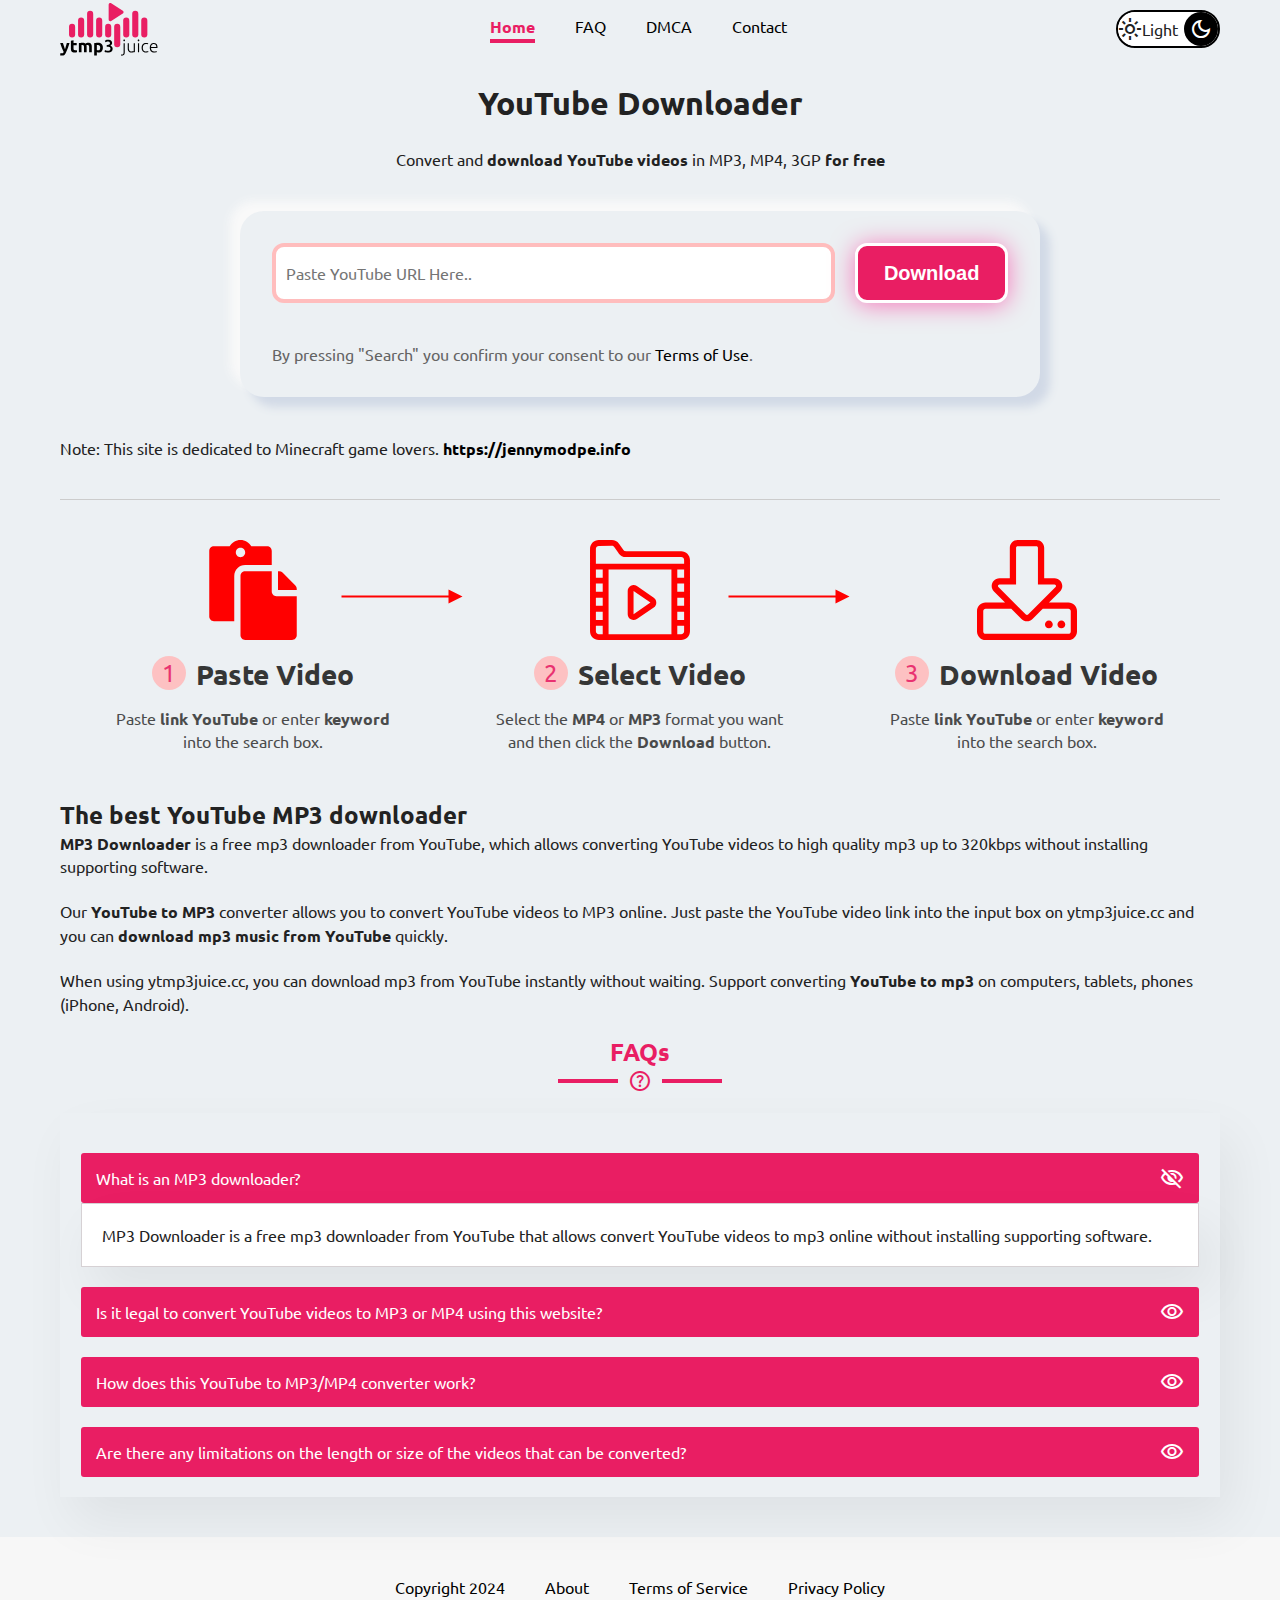
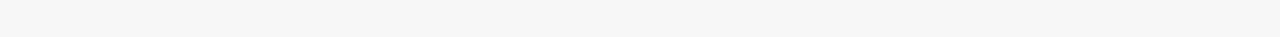
==== index.html @ e8347525 "Update index.html" ====
<!doctype html>
<html class="no-js" lang="">

<head>
  <script async src="https://pagead2.googlesyndication.com/pagead/js/adsbygoogle.js?client=ca-pub-1669336124560980"
     crossorigin="anonymous"></script>
  <!-- Google tag (gtag.js) -->
  <script async src="https://www.googletagmanager.com/gtag/js?id=G-HN6L0SSZT9"></script>
  <script>
    window.dataLayer = window.dataLayer || [];
    function gtag() { dataLayer.push(arguments); }
    gtag('js', new Date());

    gtag('config', 'G-HN6L0SSZT9');
  </script>
  <meta charset="UTF-8">
  <meta name="viewport" content="width=device-width, initial-scale=1.0">
  <meta name="description"
    content="Free YouTube to MP3 Converter and Downloader. Convert and download YouTube videos to MP3 format.">
  <meta name="keywords"
    content="YouTube to MP3, YouTube converter, MP3 converter, free MP3 download, YouTube downloader">

  <link rel="sitemap" type="application/xml" title="Sitemap" href="https://ytmp3juice.cc/sitemap.xml">

  <!-- Favicon -->
  <link rel="icon" href="/favicon.ico" type="image/x-icon">

  <!-- Open Graph Meta Tags -->
  <meta property="og:title" content="YTMP3Juice - Free YouTube to MP3 Converter">
  <meta property="og:description"
    content="Free YouTube to MP3 Converter and Downloader. Convert and download YouTube videos to MP3 format.">
  <meta property="og:image" content="link to your website's main image">
  <meta property="og:url" content="https://ytmp3juice.cc/">
  <meta property="og:type" content="website">

  <!-- Twitter Meta Tags -->
  <meta name="twitter:card" content="summary_large_image">
  <meta name="twitter:site" content="@yourtwitterhandle">
  <meta name="twitter:title" content="YTMP3Juice - Free YouTube to MP3 Converter">
  <meta name="twitter:description"
    content="Free YouTube to MP3 Converter and Downloader. Convert and download YouTube videos to MP3 format.">
  <meta name="twitter:image" content="link to your website's main image">

  <!-- Title Tag -->
  <title>YTMP3Juice - Free YouTube to MP3 Converter</title>

  <link rel="manifest" href="/site.webmanifest">
  <link rel="apple-touch-icon" href="/icon.png">
  <!-- Place favicon.ico in the root directory -->

  <link rel="stylesheet"
    href="https://fonts.googleapis.com/css2?family=Material+Symbols+Outlined:opsz,wght,FILL,GRAD@20..48,100..700,0..1,-50..200" />
  <link rel="stylesheet" href="/css/normalize.css">
  <link rel="stylesheet" href="/css/main.css">
  <link rel="stylesheet" href="/css/index.css">

  <meta name="theme-color" content="#fafafa">
</head>

<body>
  <div class="preloader-container">
    <div class="preloader absolute-center">
      <div class="play-button"></div>
      <div class="bars-container">
        <div class="bar"></div>
        <div class="bar"></div>
        <div class="bar"></div>
        <div class="bar"></div>
        <div class="bar"></div>
        <div class="bar"></div>
        <div class="bar"></div>
        <div class="bar"></div>
        <div class="bar"></div>
      </div>
      <div class="text">
        <span><b>ytmp3 </b></span><span> juice</span>
      </div>
    </div>
  </div>

  <header>
    <div class="content-container flex-between flex-align">
      <a href="/" class="logo flex-center">
        <img id="logo" src="/img/ytmp3juice-logo.svg" alt="ytmp3juice logo img">
      </a>
      <nav>
        <ul class="flex">
          <li><a class="active" href="/">Home</a></li>
          <li><a href="/pages/faqs.html">FAQ</a></li>
          <li><a href="/pages/DMCA.html">DMCA</a></li>
          <li><a href="/pages/contact.html">Contact</a></li>
        </ul>
      </nav>
      <div id="toggleModButton" class="mode toggle flex" onclick="toggleDarkMode(this)">
        <input type="checkbox" name="dark-mode" id="dark-mode">
        <div class="light flex-align">
          <div class="icon flex-center">
            <span class="material-symbols-outlined">
              light_mode
            </span>
          </div>
          <span class="label">Light</span>
        </div>
        <div class="dark flex-align">
          <div class="icon flex-center">
            <span class="material-symbols-outlined">
              dark_mode
            </span>
          </div>
          <span class="label">Dark</span>
        </div>
      </div>
      <!-- <div class="languages flex">
        <span>English</span>
        <div class="icon">
          <span class="material-symbols-outlined">
            expand_more
          </span>
        </div>
      </div> -->
    </div>

  </header>

  <main>
    <div class="content-container">
      <h1 class="title">YouTube Downloader</h1>
      <p class="sub-title">Convert and <b>download YouTube videos</b> in MP3, MP4, 3GP <b>for free</b></p>

      <div class="search-container">
        <form class="flex" onsubmit="generateIframe(event)">
          <input id="YouTubeUrlInput" type="text" placeholder="Paste YouTube URL Here.." required>
          <button class="bubbly-button" type="submit">Download</button>
        </form>
        <p>By pressing "Search" you confirm your consent to our <a href="/pages/terms.html">Terms of Use</a>.</p>
      </div>

      <div id="iframeContainer"></div>

      <p>Note: This site is dedicated to Minecraft game lovers. <a href="https://jennymodpe.info"><b>https://jennymodpe.info</b></a></p>
      
      <br>
      <hr>
      <br>

      <section class="guide flex" id="why-section">
        <div class="step-card">
          <div class="icon">
            <img src="/img/paste2.svg" alt="past icon">
          </div>
          <div class="title flex-center">
            <div class="count flex-center">1</div>
            <h3>Paste Video</h3>
          </div>
          <p class="description">
            Paste <b>link YouTube</b> or enter <b>keyword</b> into the search box.
          </p>
          <div class="next-arrow">
            <img src="/img/line-with-arrow.svg" alt="">
          </div>
        </div>
        <div class="step-card">
          <div class="icon">
            <img src="/img/video.svg" alt="past icon">
          </div>
          <div class="title flex-center">
            <div class="count flex-center">2</div>
            <h3>Select Video</h3>
          </div>
          <p class="description">
            Select the <b>MP4</b> or <b>MP3</b> format you want and then click the <b>Download</b> button.
          </p>
          <div class="next-arrow">
            <img src="/img/line-with-arrow.svg" alt="">
          </div>
        </div>
        <div class="step-card">
          <div class="icon">
            <img src="/img/download.svg" alt="past icon">
          </div>
          <div class="title flex-center">
            <div class="count flex-center">3</div>
            <h3>Download Video</h3>
          </div>
          <p class="description">
            Paste <b>link YouTube</b> or enter <b>keyword</b> into the search box.
          </p>
        </div>
      </section>

      <br>
      <br>

      <section class="why-us">
        <h2>The best YouTube MP3 downloader</h2>
        <p>
          <b>MP3 Downloader</b> is a free mp3 downloader from YouTube, which allows converting YouTube videos to high
          quality mp3
          up to 320kbps without installing supporting software.
        </p><br>
        <p>Our <b>YouTube to MP3</b> converter allows you to convert YouTube videos to MP3 online. Just paste the
          YouTube video
          link into the input box on ytmp3juice.cc and you can <b>download mp3 music from YouTube</b> quickly.
        </p><br>
        When using ytmp3juice.cc, you can download mp3 from YouTube instantly without waiting. Support converting
        <b>YouTube
          to mp3</b> on computers, tablets, phones (iPhone, Android).
      </section>

      <section class="section-faq">
        <div class="section-container">
          <div class="label">
            <h2>FAQs</h2>
            <div class="ln">
              <span class="material-symbols-outlined">
                <!-- fiber_manual_record -->
                help
              </span>
            </div>
          </div>
          <div class="box">
            <div class="form">
              <div class="faq-list">
                <div class="faq">
                  <div class="faq-question">
                    <a href="#!">
                      <span>What is an MP3 downloader?</span>
                      <span class="material-symbols-outlined">
                        visibility_off
                      </span>
                    </a>
                  </div>
                  <div class="collapsible">
                    <p>
                      MP3 Downloader is a free mp3 downloader from YouTube that allows convert YouTube videos to mp3
                      online without installing supporting software.
                    </p>
                  </div>
                </div>
                <div class="faq">
                  <div class="faq-question">
                    <a href="#!">
                      <span>Is it legal to convert YouTube videos to MP3 or MP4 using this website?</span>
                      <span class="material-symbols-outlined">
                        visibility
                      </span>
                    </a>
                  </div>
                  <div id="faq2" class="collapsible hidden">
                    <p>
                      Our website operates within the bounds of copyright laws, and it is the user's responsibility to
                      ensure that they have the right to convert and download the content.
                    </p>
                  </div>
                </div>
                <div class="faq">
                  <div class="faq-question">
                    <a href="#!">
                      <span>How does this YouTube to MP3/MP4 converter work?</span>
                      <span class="material-symbols-outlined">
                        visibility
                      </span>
                    </a>
                  </div>
                  <div id="faq2" class="collapsible hidden">
                    <p>
                      Our converter extracts the audio or video stream from the YouTube link provided by the user and
                      converts it into the desired MP3 or MP4 format.
                    </p>
                  </div>
                </div>
                <div class="faq">
                  <div class="faq-question">
                    <a href="#!">
                      <span>Are there any limitations on the length or size of the videos that can be converted?</span>
                      <span class="material-symbols-outlined">
                        visibility
                      </span>
                    </a>
                  </div>
                  <div id="faq2" class="collapsible hidden">
                    <p>
                      Currently, there are no restrictions on the length or size of the videos that can be converted.
                      Users can convert videos of any duration.
                    </p>
                  </div>
                </div>
              </div>
            </div>
          </div>
        </div>
      </section>
    </div>


  </main>

  <footer>
    <div class="content-container flex-center">
      <ul class="flex">
        <li><a href="#">Copyright 2024</a></li>
        <li><a href="/pages/about.html">About</a></li>
        <li><a href="/pages/terms.html">Terms of Service</a></li>
        <li><a href="/pages/policy.html">Privacy Policy</a></li>
      </ul>
    </div>
  </footer>


  <script>
    // Function to check if dark mode is supported
    function isDarkModeSupported() {
      // Use the matchMedia method to check if dark mode is supported
      return window.matchMedia('(prefers-color-scheme: dark)').matches;
    }

    // Function to initialize local storage based on user system
    function initializeLocalStorage() {

      // Check if dark mode is supported and not set in local storage
      if (isDarkModeSupported() && localStorage.getItem('isDark') === null) {
        // Set the initial value in local storage
        localStorage.setItem('isDark', 'enabled');
      }
    }

    // Call the initialization function
    initializeLocalStorage();
  </script>

  <script src="/js/vendor/modernizr-3.11.2.min.js"></script>
  <script src="/js/plugins.js"></script>
  <script src="/js/main.js"></script>
</body>

</html>
---- css/main.css ----
/*! HTML5 Boilerplate v8.0.0 | MIT License | https://html5boilerplate.com/ */

/* main.css 2.1.0 | MIT License | https://github.com/h5bp/main.css#readme */
/*
 * What follows is the result of much research on cross-browser styling.
 * Credit left inline and big thanks to Nicolas Gallagher, Jonathan Neal,
 * Kroc Camen, and the H5BP dev community and team.
 */

/* ==========================================================================
   Base styles: opinionated defaults
   ========================================================================== */

html {
  color: #222;
  font-size: 1em;
  line-height: 1.4;
}

/*
 * Remove text-shadow in selection highlight:
 * https://twitter.com/miketaylr/status/12228805301
 *
 * Vendor-prefixed and regular ::selection selectors cannot be combined:
 * https://stackoverflow.com/a/16982510/7133471
 *
 * Customize the background color to match your design.
 */

::-moz-selection {
  background: #b3d4fc;
  text-shadow: none;
}

::selection {
  background: #b3d4fc;
  text-shadow: none;
}

/*
 * A better looking default horizontal rule
 */

hr {
  display: block;
  height: 1px;
  border: 0;
  border-top: 1px solid #ccc;
  margin: 1em 0;
  padding: 0;
}

/*
 * Remove the gap between audio, canvas, iframes,
 * images, videos and the bottom of their containers:
 * https://github.com/h5bp/html5-boilerplate/issues/440
 */

audio,
canvas,
iframe,
img,
svg,
video {
  vertical-align: middle;
}

/*
 * Remove default fieldset styles.
 */

fieldset {
  border: 0;
  margin: 0;
  padding: 0;
}

/*
 * Allow only vertical resizing of textareas.
 */

textarea {
  resize: vertical;
}

/* ==========================================================================
   Author's custom styles
   ========================================================================== */

/* ==========================================================================
   Helper classes
   ========================================================================== */

/*
 * Hide visually and from screen readers
 */

.hidden,
[hidden] {
  display: none !important;
}

/*
 * Hide only visually, but have it available for screen readers:
 * https://snook.ca/archives/html_and_css/hiding-content-for-accessibility
 *
 * 1. For long content, line feeds are not interpreted as spaces and small width
 *    causes content to wrap 1 word per line:
 *    https://medium.com/@jessebeach/beware-smushed-off-screen-accessible-text-5952a4c2cbfe
 */

.sr-only {
  border: 0;
  clip: rect(0, 0, 0, 0);
  height: 1px;
  margin: -1px;
  overflow: hidden;
  padding: 0;
  position: absolute;
  white-space: nowrap;
  width: 1px;
  /* 1 */
}

/*
 * Extends the .sr-only class to allow the element
 * to be focusable when navigated to via the keyboard:
 * https://www.drupal.org/node/897638
 */

.sr-only.focusable:active,
.sr-only.focusable:focus {
  clip: auto;
  height: auto;
  margin: 0;
  overflow: visible;
  position: static;
  white-space: inherit;
  width: auto;
}

/*
 * Hide visually and from screen readers, but maintain layout
 */

.invisible {
  visibility: hidden;
}

/*
 * Clearfix: contain floats
 *
 * For modern browsers
 * 1. The space content is one way to avoid an Opera bug when the
 *    `contenteditable` attribute is included anywhere else in the document.
 *    Otherwise it causes space to appear at the top and bottom of elements
 *    that receive the `clearfix` class.
 * 2. The use of `table` rather than `block` is only necessary if using
 *    `:before` to contain the top-margins of child elements.
 */

.clearfix::before,
.clearfix::after {
  content: " ";
  display: table;
}

.clearfix::after {
  clear: both;
}

/* ==========================================================================
   EXAMPLE Media Queries for Responsive Design.
   These examples override the primary ('mobile first') styles.
   Modify as content requires.
   ========================================================================== */

@media only screen and (min-width: 35em) {
  /* Style adjustments for viewports that meet the condition */
}

@media print,
  (-webkit-min-device-pixel-ratio: 1.25),
  (min-resolution: 1.25dppx),
  (min-resolution: 120dpi) {
  /* Style adjustments for high resolution devices */
}

/* ==========================================================================
   Print styles.
   Inlined to avoid the additional HTTP request:
   https://www.phpied.com/delay-loading-your-print-css/
   ========================================================================== */

@media print {
  *,
  *::before,
  *::after {
    background: #fff !important;
    color: #000 !important;
    /* Black prints faster */
    box-shadow: none !important;
    text-shadow: none !important;
  }

  a,
  a:visited {
    text-decoration: underline;
  }

  a[href]::after {
    content: " (" attr(href) ")";
  }

  abbr[title]::after {
    content: " (" attr(title) ")";
  }

  /*
   * Don't show links that are fragment identifiers,
   * or use the `javascript:` pseudo protocol
   */
  a[href^="#"]::after,
  a[href^="javascript:"]::after {
    content: "";
  }

  pre {
    white-space: pre-wrap !important;
  }

  pre,
  blockquote {
    border: 1px solid #999;
    page-break-inside: avoid;
  }

  /*
   * Printing Tables:
   * https://web.archive.org/web/20180815150934/http://css-discuss.incutio.com/wiki/Printing_Tables
   */
  thead {
    display: table-header-group;
  }

  tr,
  img {
    page-break-inside: avoid;
  }

  p,
  h2,
  h3 {
    orphans: 3;
    widows: 3;
  }

  h2,
  h3 {
    page-break-after: avoid;
  }
}
---- css/index.css ----
@import url("https://fonts.googleapis.com/css2?family=Ubuntu:wght@400;500;700&display=swap");
* {
  margin: 0;
  padding: 0;
  box-sizing: border-box;
  font-family: "Ubuntu", sans-serif;
}

.absolute-center {
  position: absolute;
  top: 50%;
  left: 50%;
  transform: translate(-50%, -50%);
}

.hidden {
  display: none;
}

.flex-center {
  display: flex;
  justify-content: center;
  align-items: center;
}

.flex-between {
  display: flex;
  justify-content: space-between;
}

.flex-align {
  display: flex;
  align-items: center;
}

.flex {
  display: flex;
}

a {
  text-decoration: none;
  color: #000;
  cursor: pointer;
}

button:hover {
  cursor: pointer;
}

button,
input {
  outline: none;
  border: none;
  border-radius: 4px;
}

body::-webkit-scrollbar,
.scroll::-webkit-scrollbar {
  width: 10px;
  background: #000;
}
body::-webkit-scrollbar-track,
.scroll::-webkit-scrollbar-track {
  -webkit-box-shadow: inset 0px 0px 6px rgba(0, 0, 0, 0.3);
}
body::-webkit-scrollbar-thumb,
.scroll::-webkit-scrollbar-thumb {
  background-color: #e91e63;
}

.section-faq {
  margin-bottom: 40px;
}
.section-faq .label {
  display: flex;
  flex-direction: column;
  justify-content: center;
  align-items: center;
  margin: 20px 0;
}
.section-faq .label h2 {
  color: #e91e63;
}
.section-faq .label .ln {
  display: flex;
  align-items: center;
}
.section-faq .label .ln span {
  color: #e91e63;
  margin: 0 10px;
}
.section-faq .label .ln::before,
.section-faq .label .ln::after {
  content: "";
  display: block;
  width: 60px;
  height: 4px;
  background: #e91e63;
}

.faqsItem {
  display: flex;
  justify-content: space-between;
  align-items: center;
  width: 100%;
}
.faqsItem .icon-container {
  font-size: 24px;
}

.section-faq .box {
  position: relative;
  display: flex;
  justify-content: space-between;
}

.section-faq .box .form {
  width: 100%;
  padding: 20px 21px;
  box-shadow: 12px 24px 50px 0 rgba(0, 0, 0, 0.06);
}

.section-faq .faq-list .faq .faq-question {
  background-color: #e91e63;
  min-height: 50px;
  display: flex;
  align-items: center;
  justify-content: space-between;
  padding: 10px 15px;
  color: #fff;
  border-radius: 3px;
  cursor: pointer;
  margin-top: 20px;
}

.section-faq .faq-list .faq .faq-question a {
  color: white;
  width: 100%;
  display: flex;
  align-items: center;
  justify-content: space-between;
}

.section-faq .faq-list .faq .faq-question:hover {
  background-color: #e91e63;
}

.section-faq .collapsible {
  padding: 20px;
  border: 1px solid #d6d1d4;
  background-color: white;
  box-shadow: 12px 24px 50px 0 rgba(0, 0, 0, 0.06);
  transition: display 0.5s ease;
  -webkit-transition: display 0.5s ease;
  -moz-transition: display 0.5s ease;
  -o-transition: display 0.5s ease;
}

.section-faq .collapsible .hidden {
  display: none;
  -webkit-transition: display 0.5s ease;
  -moz-transition: display 0.5s ease;
  -o-transition: display 0.5s ease;
}

.bubbly-button {
  font-family: "Helvetica", "Arial", sans-serif;
  -webkit-appearance: none;
  -moz-appearance: none;
       appearance: none;
  background-color: #ff0081;
  color: #fff;
  border-radius: 4px;
  border: none;
  cursor: pointer;
  position: relative;
  transition: transform ease-in 0.1s, box-shadow ease-in 0.25s;
  box-shadow: 0 2px 25px rgba(255, 0, 130, 0.5);
}
.bubbly-button:focus {
  outline: 0;
}
.bubbly-button:active {
  transform: scale(0.9);
  background-color: #e60074;
  box-shadow: 0 2px 25px rgba(255, 0, 130, 0.2);
}

section.contact-container {
  display: flex;
  justify-content: center;
  align-items: center;
  min-height: 100vh;
  background: #e91e63;
}
section.contact-container .container {
  position: relative;
  min-width: 1100px;
  min-height: 550px;
  display: flex;
  z-index: 2;
}
section.contact-container .container .contactInfo {
  position: absolute;
  top: 40px;
  width: 350px;
  height: calc(100% - 80px);
  background: #e91e63;
  z-index: 1;
  padding: 40px;
  display: flex;
  justify-content: center;
  flex-direction: column;
  justify-content: space-between;
  box-shadow: 0 20px 25px rgba(0, 0, 0, 0.15);
}
section.contact-container .container .contactInfo h2 {
  color: #fff;
  font-size: 24px;
  font-weight: 500;
}
section.contact-container .container .contactInfo ul.info {
  position: relative;
  margin: 20px 0;
}
section.contact-container .container .contactInfo ul.info li {
  position: relative;
  list-style: none;
  display: flex;
  margin: 20px 0;
  cursor: pointer;
  align-items: flex-start;
}
section.contact-container .container .contactInfo ul.info li span:nth-child(1) {
  width: 30px;
  min-width: 30px;
}
section.contact-container .container .contactInfo ul.info li span:nth-child(1) img {
  max-width: 100%;
  filter: invert(1);
}
section.contact-container .container .contactInfo ul.info li span:nth-child(2) {
  color: #fff;
  margin-left: 10px;
  font-weight: 300;
}
section.contact-container .container .contactInfo ul.sci {
  position: relative;
  display: flex;
}
section.contact-container .container .contactInfo ul.sci li {
  list-style: none;
  margin-right: 15px;
}
section.contact-container .container .contactInfo ul.sci li a {
  text-decoration: none;
}
section.contact-container .container .contactInfo ul.sci li a img {
  filter: invert(1);
}
section.contact-container .container .contactForm {
  position: absolute;
  padding: 70px 50px;
  padding-left: 250px;
  margin-left: 150px;
  width: calc(100% - 150px);
  height: 100%;
  background: #fff;
  box-shadow: 0 50px 50px rgba(0, 0, 0, 0.25);
}
section.contact-container .container .contactForm h2 {
  color: #0f3959;
  font-size: 24px;
  font-weight: 500;
}
section.contact-container .container .contactForm .formBox {
  position: relative;
  display: flex;
  justify-content: space-between;
  flex-wrap: wrap;
  padding-top: 30px;
}
section.contact-container .container .contactForm .formBox .inputBox {
  position: relative;
  margin-bottom: 35px;
}
section.contact-container .container .contactForm .formBox .inputBox.w50 {
  width: 47%;
}
section.contact-container .container .contactForm .formBox .inputBox.w100 {
  width: 100%;
}
section.contact-container .container .contactForm .formBox .inputBox input,
section.contact-container .container .contactForm .formBox .inputBox textarea {
  width: 100%;
  resize: none;
  padding: 5px 0;
  font-size: 18px;
  font-weight: 300;
  color: #333;
  border: none;
  outline: none;
  border-bottom: 1px solid #777;
}
section.contact-container .container .contactForm .formBox .inputBox textarea {
  height: 120px;
}
section.contact-container .container .contactForm .formBox .inputBox span {
  position: absolute;
  left: 0;
  padding: 5px 0;
  pointer-events: none;
  font-size: 18px;
  font-weight: 300;
  transition: 0.3s;
}
section.contact-container .container .contactForm .formBox .inputBox input:focus ~ span,
section.contact-container .container .contactForm .formBox .inputBox input:valid ~ span,
section.contact-container .container .contactForm .formBox .inputBox textarea:focus ~ span,
section.contact-container .container .contactForm .formBox .inputBox textarea:valid ~ span {
  transform: translateY(-20px);
  font-size: 12px;
  font-weight: 400;
  letter-spacing: 1px;
  color: #e91e63;
  font-weight: 500;
}
section.contact-container .container .contactForm .formBox .inputBox input[type=submit] {
  position: relative;
  cursor: pointer;
  background: #e91e63;
  color: #fff;
  border: none;
  max-width: 150px;
  padding: 12px;
}
section.contact-container .container .contactForm .formBox .inputBox input[type=submit]:hover {
  background: #0d948b;
}

/*responsive*/
@media (max-width: 1200px) {
  section.contact-container .container {
    width: 90%;
    min-width: auto;
    margin: 20px;
    box-shadow: 0 20px 50px rgba(0, 0, 0, 0.2);
  }
  section.contact-container .container .contactInfo {
    top: 0;
    height: 550px;
    position: relative;
    box-shadow: none;
  }
  section.contact-container .container .contactForm {
    position: relative;
    width: calc(100% - 350px);
    padding-left: 0px;
    margin-left: 0;
    padding: 40px;
    height: 550px;
    box-shadow: none;
  }
}
@media (max-width: 991px) {
  section.contact-container .container {
    display: flex;
    flex-direction: column-reverse;
  }
  section.contact-container .container .contactForm {
    width: 100%;
    height: auto;
  }
  section.contact-container .container .contactInfo {
    width: 100%;
    height: auto;
    flex-direction: row;
  }
  section.contact-container .container .contactInfo ul.sci {
    position: relative;
    display: flex;
    justify-content: center;
    align-items: center;
  }
}
@media (max-width: 600px) {
  section.contact-container .container .contactForm {
    padding: 25px;
  }
  section.contact-container .container .contactInfo {
    padding: 25px;
    flex-direction: column;
    align-items: flex-start;
  }
  section.contact-container .container .contactInfo ul.sci {
    margin-top: 40px;
  }
  section.contact-container .container .contactForm .formBox .inputBox.w50 {
    width: 100%;
  }
}
body.dark {
  background-color: #0f0f0f;
  color: #f1f1f1;
}
body.dark a {
  color: #f1f1f1;
}
body.dark .search-container {
  background-color: #272727;
  box-shadow: 10px 10px 10px #171717, -10px -10px 10px #000000;
}
body.dark .search-container input {
  background-color: #121212;
  color: #fff;
}
body.dark .section-faq .collapsible {
  background-color: #121212;
}
body.dark footer {
  background-color: #000;
}
body.dark .contactForm {
  background-color: #0f0f0f !important;
}
body.dark .contactForm h2 {
  color: #f1f1f1 !important;
}
body.dark .contactForm input,
body.dark .contactForm textarea {
  background-color: #272727 !important;
  color: #fff !important;
}

body {
  width: 100%;
  background-color: #ecf0f3;
}

.preloader-container {
  position: fixed;
  z-index: 99;
  inset: 0;
  width: 100vw;
  height: 100vh;
  background: #fff;
  transition: opacity 0.5s ease, visibility 0.5s ease;
}
.preloader-container .preloader .play-button {
  width: 0;
  height: 0;
  border-style: solid;
  border-width: 20px 0 20px 35px;
  border-color: transparent transparent transparent #e91e63;
  animation: text-pulse 1s ease infinite;
  margin: 0 auto;
}
.preloader-container .preloader .bars-container {
  display: flex;
  gap: 10px;
  height: 80px;
  align-items: center;
}
.preloader-container .preloader .bars-container .bar {
  width: 15px;
  height: 60px;
  background: #e91e63;
  border-radius: 10px;
  animation: music-waves 1s ease infinite;
}
.preloader-container .preloader .bars-container .bar:nth-child(1) {
  animation-delay: -0.1s;
}
.preloader-container .preloader .bars-container .bar:nth-child(2) {
  animation-delay: -0.2s;
}
.preloader-container .preloader .bars-container .bar:nth-child(3) {
  animation-delay: -0.3s;
}
.preloader-container .preloader .bars-container .bar:nth-child(4) {
  animation-delay: -0.4s;
}
.preloader-container .preloader .bars-container .bar:nth-child(5) {
  animation-delay: -0.5s;
}
.preloader-container .preloader .bars-container .bar:nth-child(6) {
  animation-delay: -0.6s;
}
.preloader-container .preloader .bars-container .bar:nth-child(7) {
  animation-delay: -0.7s;
}
.preloader-container .preloader .bars-container .bar:nth-child(8) {
  animation-delay: -0.8s;
}
.preloader-container .preloader .bars-container .bar:nth-child(9) {
  animation-delay: -0.9s;
}
.preloader-container .preloader .text {
  font-size: 40px;
}

.loaded .preloader-container {
  opacity: 0;
  visibility: hidden;
}

@keyframes music-waves {
  0%, 100% {
    height: 20px;
  }
  50% {
    height: 70px;
  }
}
@keyframes text-pulse {
  0%, 100% {
    transform: scale(1);
  }
  50% {
    transform: scale(1.2);
  }
}
@media (min-width: 769px) {
  body .content-container {
    max-width: 1200px;
    margin: 0 auto;
    padding: 0 20px;
  }
  body header {
    height: 60px;
  }
  body header .logo {
    max-width: 100px;
  }
  body header .logo img {
    max-width: 100%;
    max-height: 100%;
  }
  body header nav ul {
    gap: 40px;
    list-style: none;
  }
  body header nav ul a.active, body header nav ul a:hover {
    color: #e91e63;
    font-weight: bold;
  }
  body header nav ul a.active:after, body header nav ul a:hover:after {
    content: "";
    display: block;
    width: 100%;
    height: 4px;
    background: #e91e63;
  }
  body header .mode {
    width: 100px;
    height: 34px;
    background: #fff;
    justify-content: space-between;
    border-radius: 34px;
    border: 2px solid #000;
    box-sizing: content-box;
    position: relative;
    overflow: hidden;
    cursor: pointer;
    -webkit-user-select: none;
       -moz-user-select: none;
            user-select: none;
  }
  body header .mode input {
    visibility: hidden;
  }
  body header .mode.dark .dark {
    right: 0;
  }
  body header .mode > div {
    width: 100%;
    height: 34px;
    border-radius: 34px;
    position: absolute;
  }
  body header .mode > div.dark {
    background: #000;
    color: #fff;
    right: -66px;
    transition: right 0.2s ease;
  }
  body header .mode > div.dark .icon {
    width: 34px;
    height: 34px;
    border-radius: 34px;
  }
  body header .mode > div.light {
    background: #fff;
  }
  body main h1.title,
  body main p.sub-title {
    text-align: center;
  }
  body main .search-container {
    background-color: #ecf0f3;
    padding: 2rem;
    border-radius: 24px;
    max-width: 800px;
    margin: 40px auto;
    box-shadow: 10px 10px 10px #d1d9e6, -10px -10px 10px #f9f9f9;
  }
  body main .search-container form {
    height: 60px;
    gap: 20px;
    margin-bottom: 40px;
  }
  body main .search-container form input {
    border: 4px solid #ffbdbd;
    border-radius: 12px;
    width: 100%;
    padding: 0 10px;
  }
  body main .search-container form input:hover, body main .search-container form input:focus {
    border: 4px solid #e91e63 !important;
  }
  body main .search-container form button {
    border-radius: 12px;
    height: 100%;
    background: #e91e63;
    color: #fff;
    width: 200px;
    font-weight: bold;
    font-size: 20px;
    border: 3px solid #fff;
  }
  body main .search-container p {
    font-size: 16px;
    color: #646464;
  }
  body main form body {
    display: flex;
    justify-content: center;
    width: 100%;
  }
  body main form body #data {
    width: 100% !important;
  }
  body main section.guide {
    flex-wrap: wrap;
    justify-content: space-around;
  }
  body main section.guide .step-card {
    max-width: 300px;
    text-align: center;
    position: relative;
  }
  body main section.guide .step-card .title {
    gap: 10px;
    font-size: 24px;
    margin: 14px 0;
    opacity: 0.9;
  }
  body main section.guide .step-card .title .count {
    width: 34px;
    height: 34px;
    border-radius: 34px;
    background: #ffbdbd;
    color: #e91e63;
  }
  body main section.guide .step-card p {
    text-align: center;
    opacity: 0.8;
  }
  body main section.guide .step-card .next-arrow {
    position: absolute;
    top: 20%;
    right: -20%;
  }
  body main .simple-page-container .sub-title {
    max-width: 600px;
    margin: 0 auto;
  }
  body main .simple-page-container section {
    margin: 40px 0;
  }
  body main .simple-page-container section h2 {
    margin-bottom: 20px;
  }
  body main .simple-page-container section p,
  body main .simple-page-container section ul,
  body main .simple-page-container section address {
    padding-left: 40px;
  }
  body footer {
    width: 100%;
    height: 100px;
    background: #f7f7f7;
  }
  body footer .content-container {
    width: 100%;
    height: 100%;
  }
  body footer ul {
    list-style: none;
    height: -moz-fit-content;
    height: fit-content;
    gap: 40px;
  }
}
@media (max-width: 768px) {
  body {
    background-color: #ecf0f3;
    width: 100%;
  }
  body .content-container {
    width: 100%;
    margin: 0 auto;
    padding: 0 10px;
  }
  body header {
    margin-bottom: 140px;
    width: 100%;
  }
  body header .content-container {
    height: 60px;
  }
  body header .logo {
    max-width: 140px;
    position: absolute;
    top: 80px;
    left: 50%;
    transform: translateX(-50%);
  }
  body header .logo img {
    max-width: 100%;
    max-height: 100%;
  }
  body header nav {
    width: 100%;
    margin-right: 20px;
  }
  body header nav ul {
    width: 100%;
    gap: 20px;
    list-style: none;
    justify-content: space-between;
  }
  body header nav ul a.active, body header nav ul a:hover {
    color: #e91e63;
    font-weight: bold;
  }
  body header nav ul a.active:after, body header nav ul a:hover:after {
    content: "";
    display: block;
    width: 100%;
    height: 4px;
    background: #e91e63;
  }
  body header .mode {
    width: 34px;
    min-width: 34px;
    height: 34px;
    background: #fff;
    justify-content: space-between;
    border-radius: 34px;
    border: 2px solid #000;
    box-sizing: content-box;
    position: relative;
    overflow: hidden;
    cursor: pointer;
    -webkit-user-select: none;
       -moz-user-select: none;
            user-select: none;
  }
  body header .mode .label {
    display: none;
  }
  body header .mode input {
    visibility: hidden;
  }
  body header .mode.dark .dark {
    right: 0;
  }
  body header .mode > div {
    width: 100%;
    height: 34px;
    border-radius: 34px;
    position: absolute;
  }
  body header .mode > div .icon {
    width: 34px;
    height: 34px;
    border-radius: 34px;
  }
  body header .mode > div.dark {
    background: #000;
    color: #fff;
    right: -66px;
    transition: right 0.2s ease;
  }
  body header .mode > div.light {
    background: #fff;
  }
  body main h1.title,
  body main p.sub-title {
    text-align: center;
  }
  body main .search-container {
    background-color: #ecf0f3;
    background: #f7f7f7;
    padding: 10px;
    border-radius: 24px;
    max-width: 800px;
    margin: 40px auto;
    box-shadow: 10px 10px 10px #d1d9e6, -10px -10px 10px #f9f9f9;
  }
  body main .search-container form {
    gap: 20px;
    margin-bottom: 40px;
    flex-wrap: wrap;
  }
  body main .search-container form input {
    border: 4px solid #ffbdbd;
    border-radius: 12px;
    width: 100%;
    height: 60px;
    padding: 0 10px;
  }
  body main .search-container form input:hover, body main .search-container form input:focus {
    border: 4px solid #e91e63 !important;
  }
  body main .search-container form button {
    border-radius: 12px;
    height: 60px;
    width: 100%;
    background: #e91e63;
    color: #fff;
    font-weight: bold;
    font-size: 20px;
    border: 3px solid #fff;
  }
  body main .search-container p {
    font-size: 16px;
    color: #646464;
  }
  body main section.guide {
    flex-wrap: wrap;
    justify-content: space-around;
  }
  body main section.guide .step-card {
    max-width: 300px;
    text-align: center;
    position: relative;
    margin-bottom: 40px;
  }
  body main section.guide .step-card .title {
    gap: 10px;
    font-size: 24px;
    margin: 14px 0;
    opacity: 0.9;
  }
  body main section.guide .step-card .title .count {
    width: 34px;
    height: 34px;
    border-radius: 34px;
    background: #ffbdbd;
    color: #e91e63;
  }
  body main section.guide .step-card p {
    text-align: center;
    opacity: 0.8;
  }
  body main section.guide .step-card .next-arrow {
    position: absolute;
    top: 20%;
    right: -20%;
    transform: rotate(90deg);
  }
  body main .simple-page-container .sub-title {
    max-width: 600px;
    margin: 0 auto;
  }
  body main .simple-page-container section {
    margin: 40px 0;
  }
  body main .simple-page-container section h2 {
    margin-bottom: 20px;
  }
  body main .simple-page-container section p,
  body main .simple-page-container section ul,
  body main .simple-page-container section address {
    padding-left: 40px;
  }
  body footer {
    width: 100%;
    height: 100px;
    background: #f7f7f7;
    text-align: center;
  }
  body footer .content-container {
    width: 100%;
    height: 100%;
  }
  body footer ul {
    list-style: none;
    height: -moz-fit-content;
    height: fit-content;
    display: flex;
    justify-content: space-between;
    gap: 20px;
  }
}/*# sourceMappingURL=index.css.map */
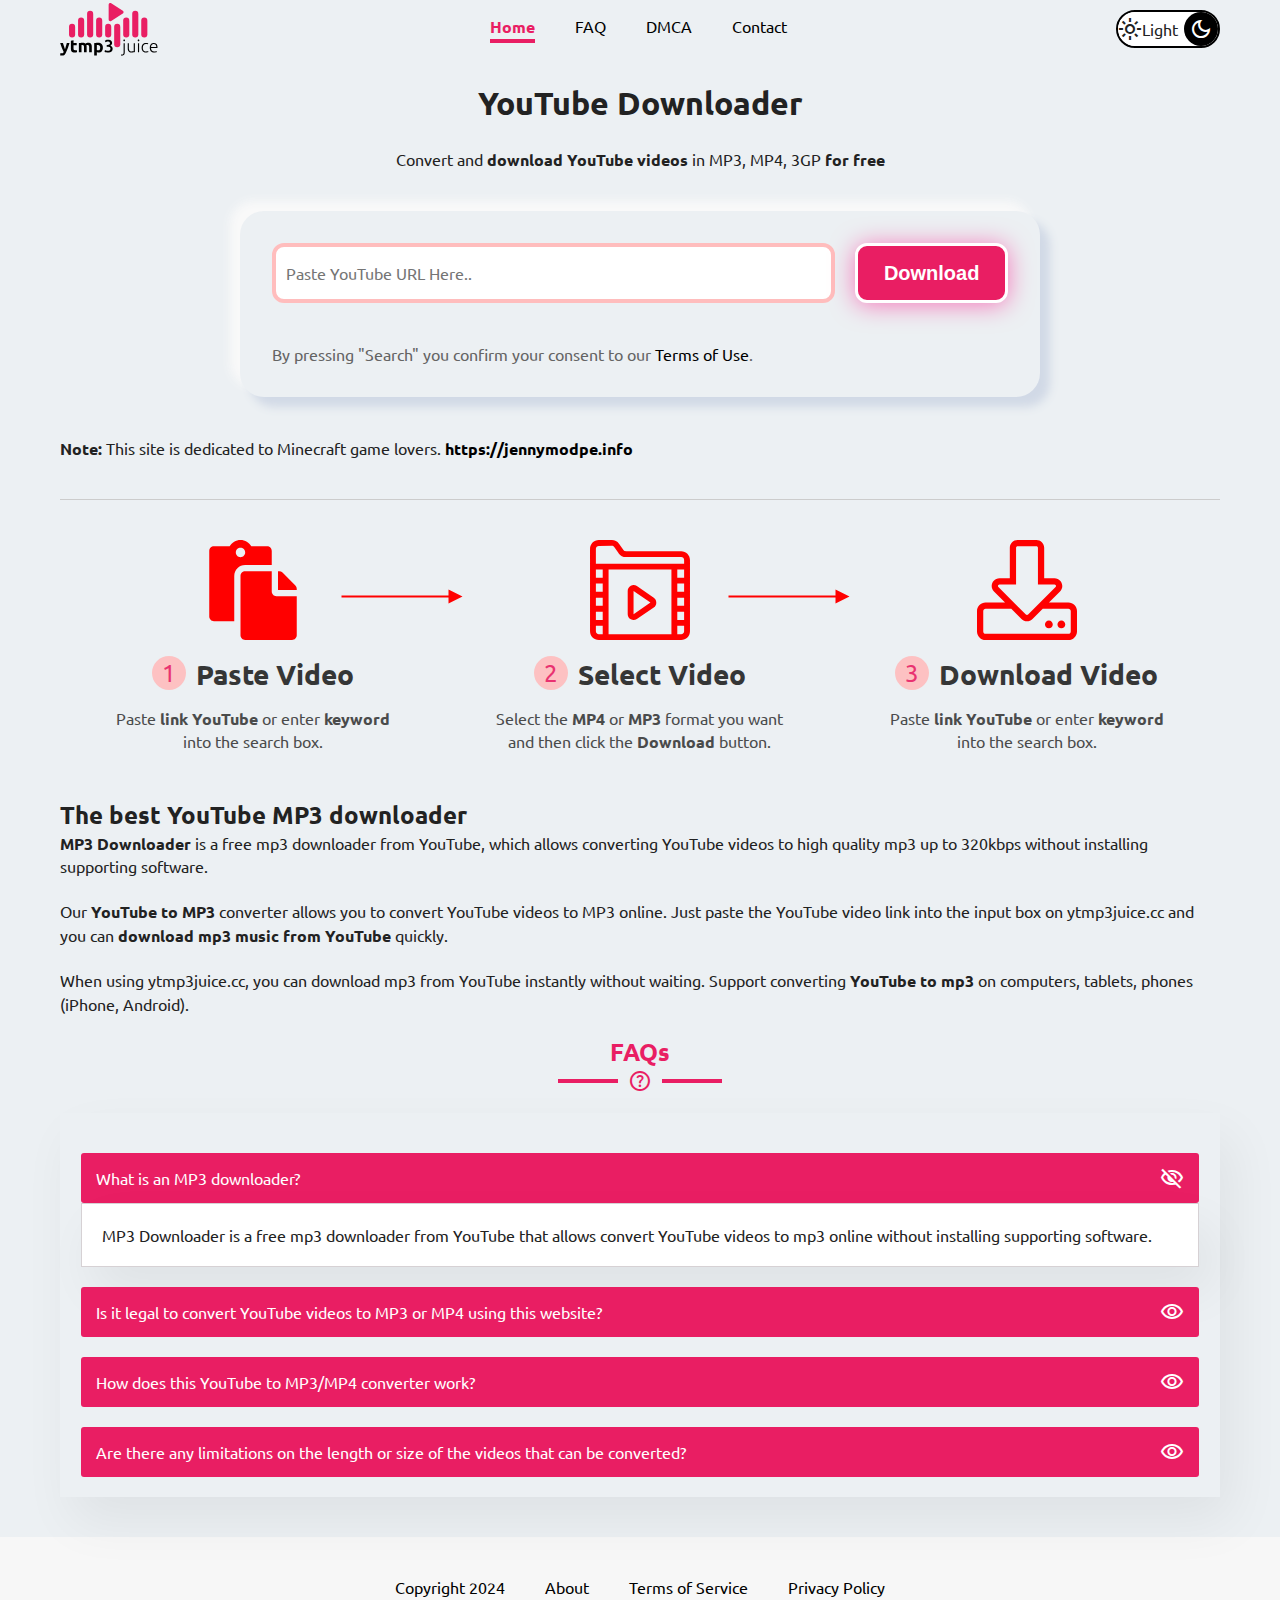
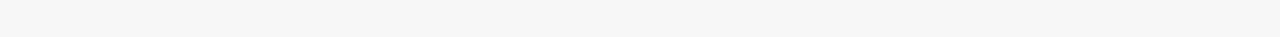
==== commit 5e4c41d6: "Update index.html" ====
--- a/index.html
+++ b/index.html
@@ -137,7 +137,7 @@
 
       <div id="iframeContainer"></div>
 
-      <p>Note: This site is dedicated to Minecraft game lovers. <a href="https://jennymodpe.info"><b>https://jennymodpe.info</b></a></p>
+      <p><b>Note:</b> This site is dedicated to Minecraft game lovers. <a href="https://jennymodpe.info"><b>https://jennymodpe.info</b></a></p>
       
       <br>
       <hr>
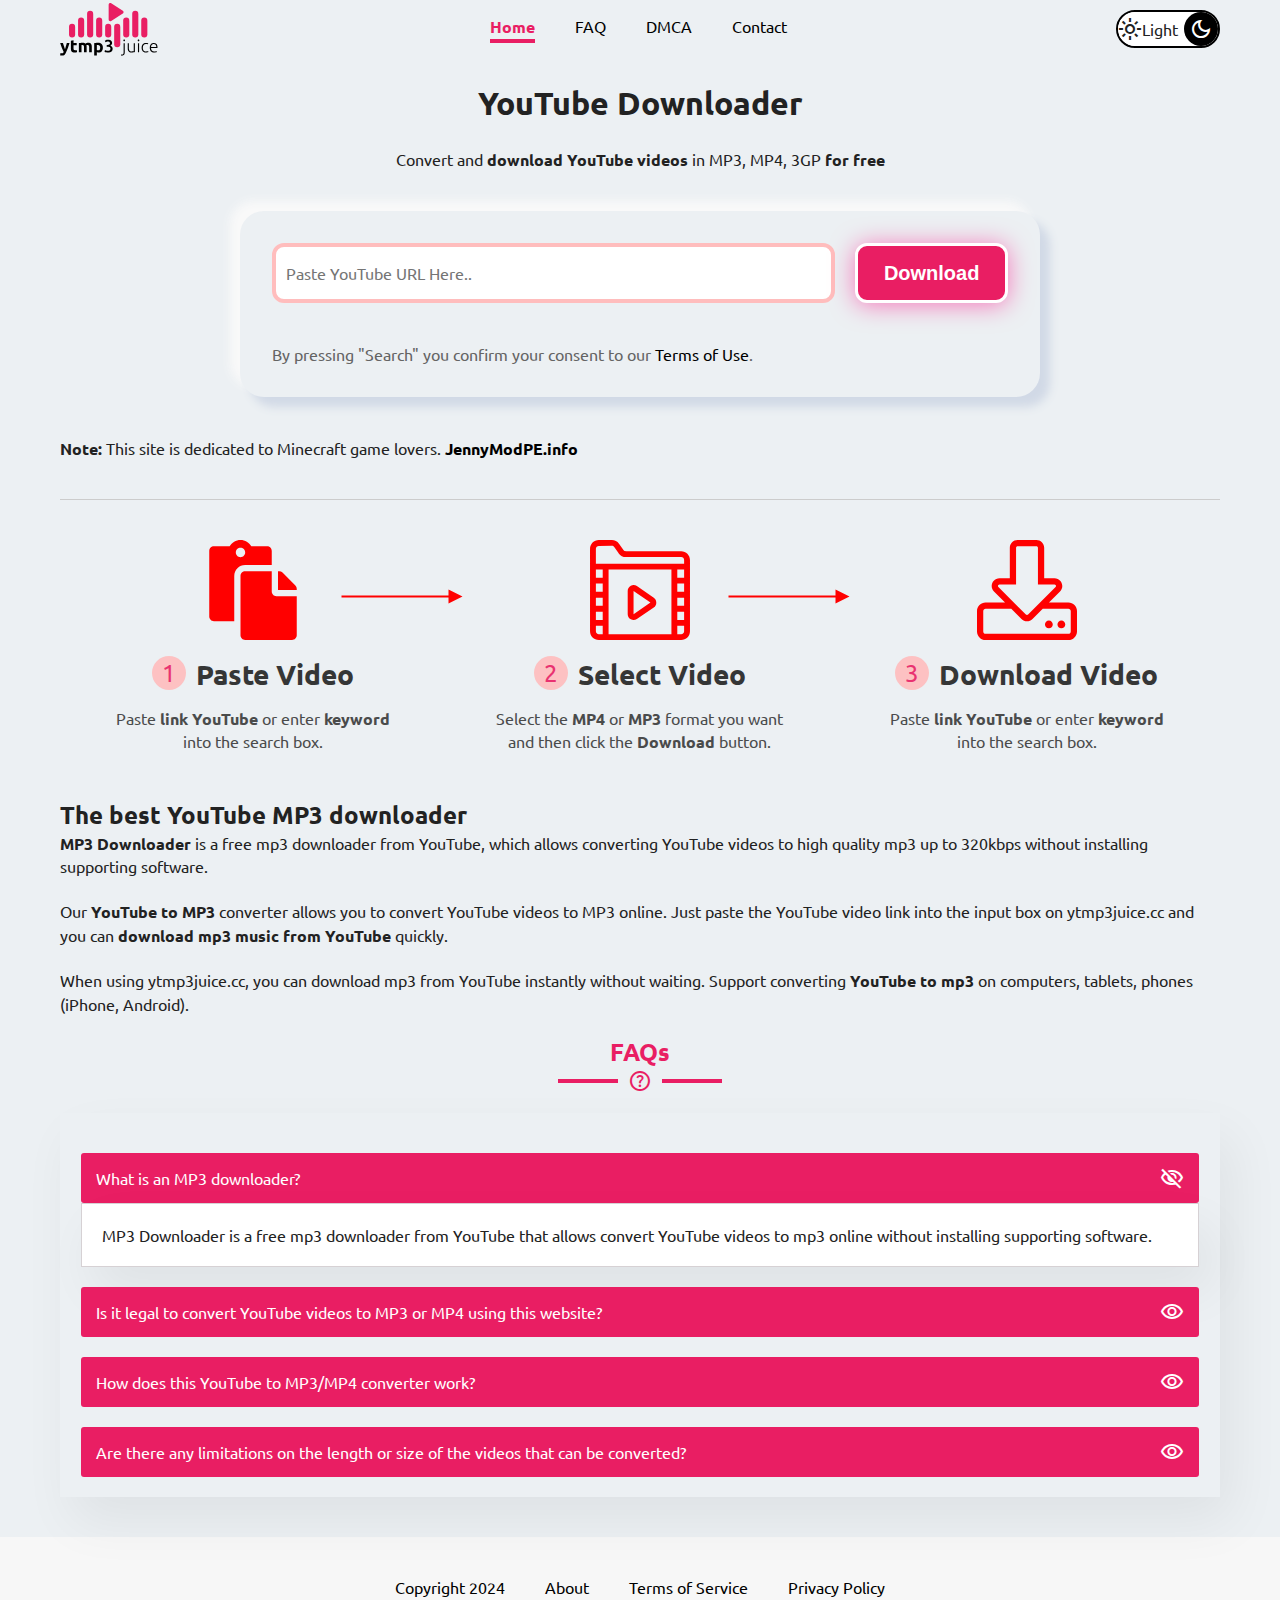
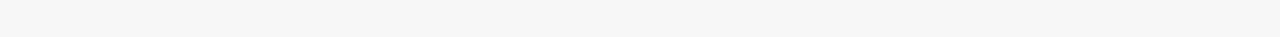
==== commit 50d6f538: "Update index.html" ====
--- a/index.html
+++ b/index.html
@@ -137,7 +137,7 @@
 
       <div id="iframeContainer"></div>
 
-      <p><b>Note:</b> This site is dedicated to Minecraft game lovers. <a href="https://jennymodpe.info"><b>https://jennymodpe.info</b></a></p>
+      <p><b>Note:</b> This site is dedicated to Minecraft game lovers. <a href="https://jennymodpe.info"><b>JennyModPE.info</b></a></p>
       
       <br>
       <hr>
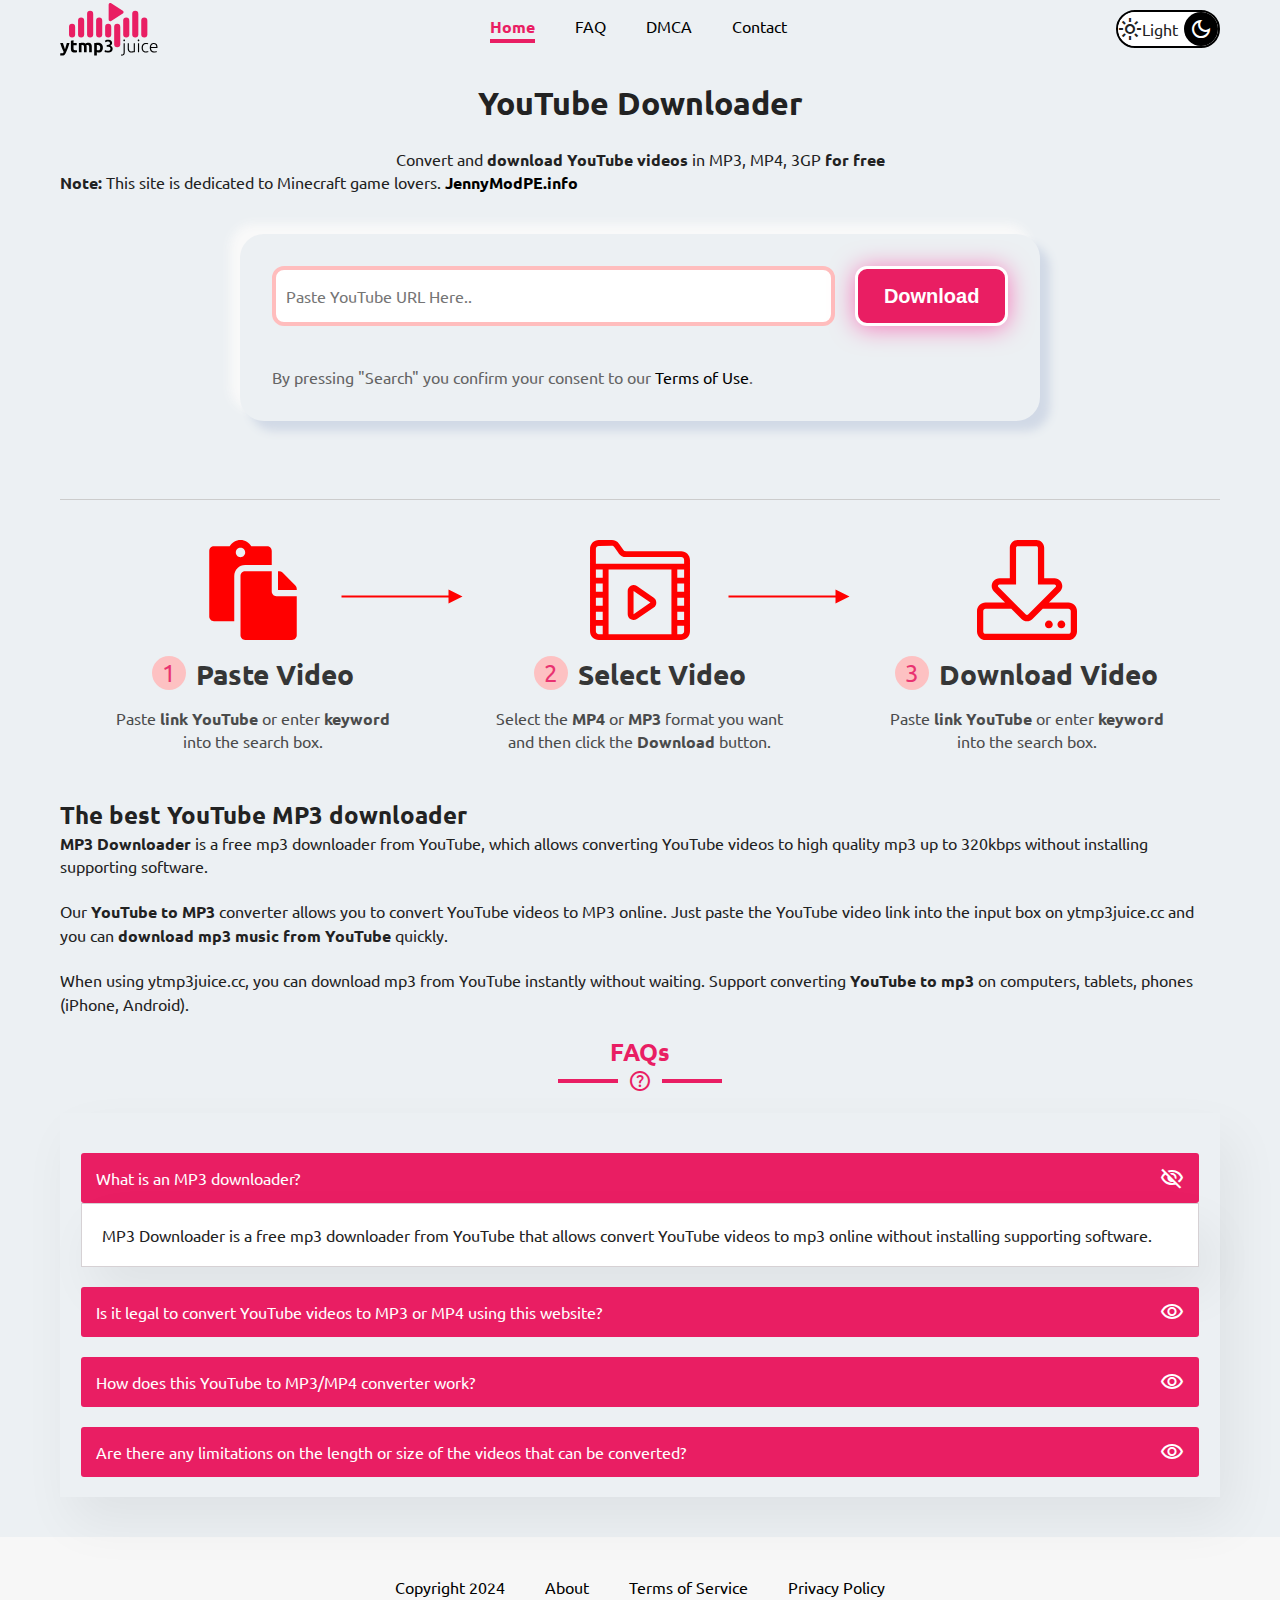
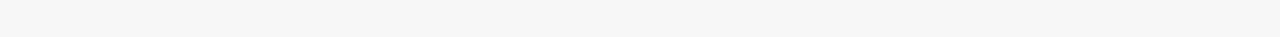
==== commit 2117e520: "Update index.html" ====
--- a/index.html
+++ b/index.html
@@ -126,7 +126,7 @@
     <div class="content-container">
       <h1 class="title">YouTube Downloader</h1>
       <p class="sub-title">Convert and <b>download YouTube videos</b> in MP3, MP4, 3GP <b>for free</b></p>
-
+<p><b>Note:</b> This site is dedicated to Minecraft game lovers. <a href="https://jennymodpe.info"><b>JennyModPE.info</b></a></p>
       <div class="search-container">
         <form class="flex" onsubmit="generateIframe(event)">
           <input id="YouTubeUrlInput" type="text" placeholder="Paste YouTube URL Here.." required>
@@ -137,7 +137,7 @@
 
       <div id="iframeContainer"></div>
 
-      <p><b>Note:</b> This site is dedicated to Minecraft game lovers. <a href="https://jennymodpe.info"><b>JennyModPE.info</b></a></p>
+      
       
       <br>
       <hr>
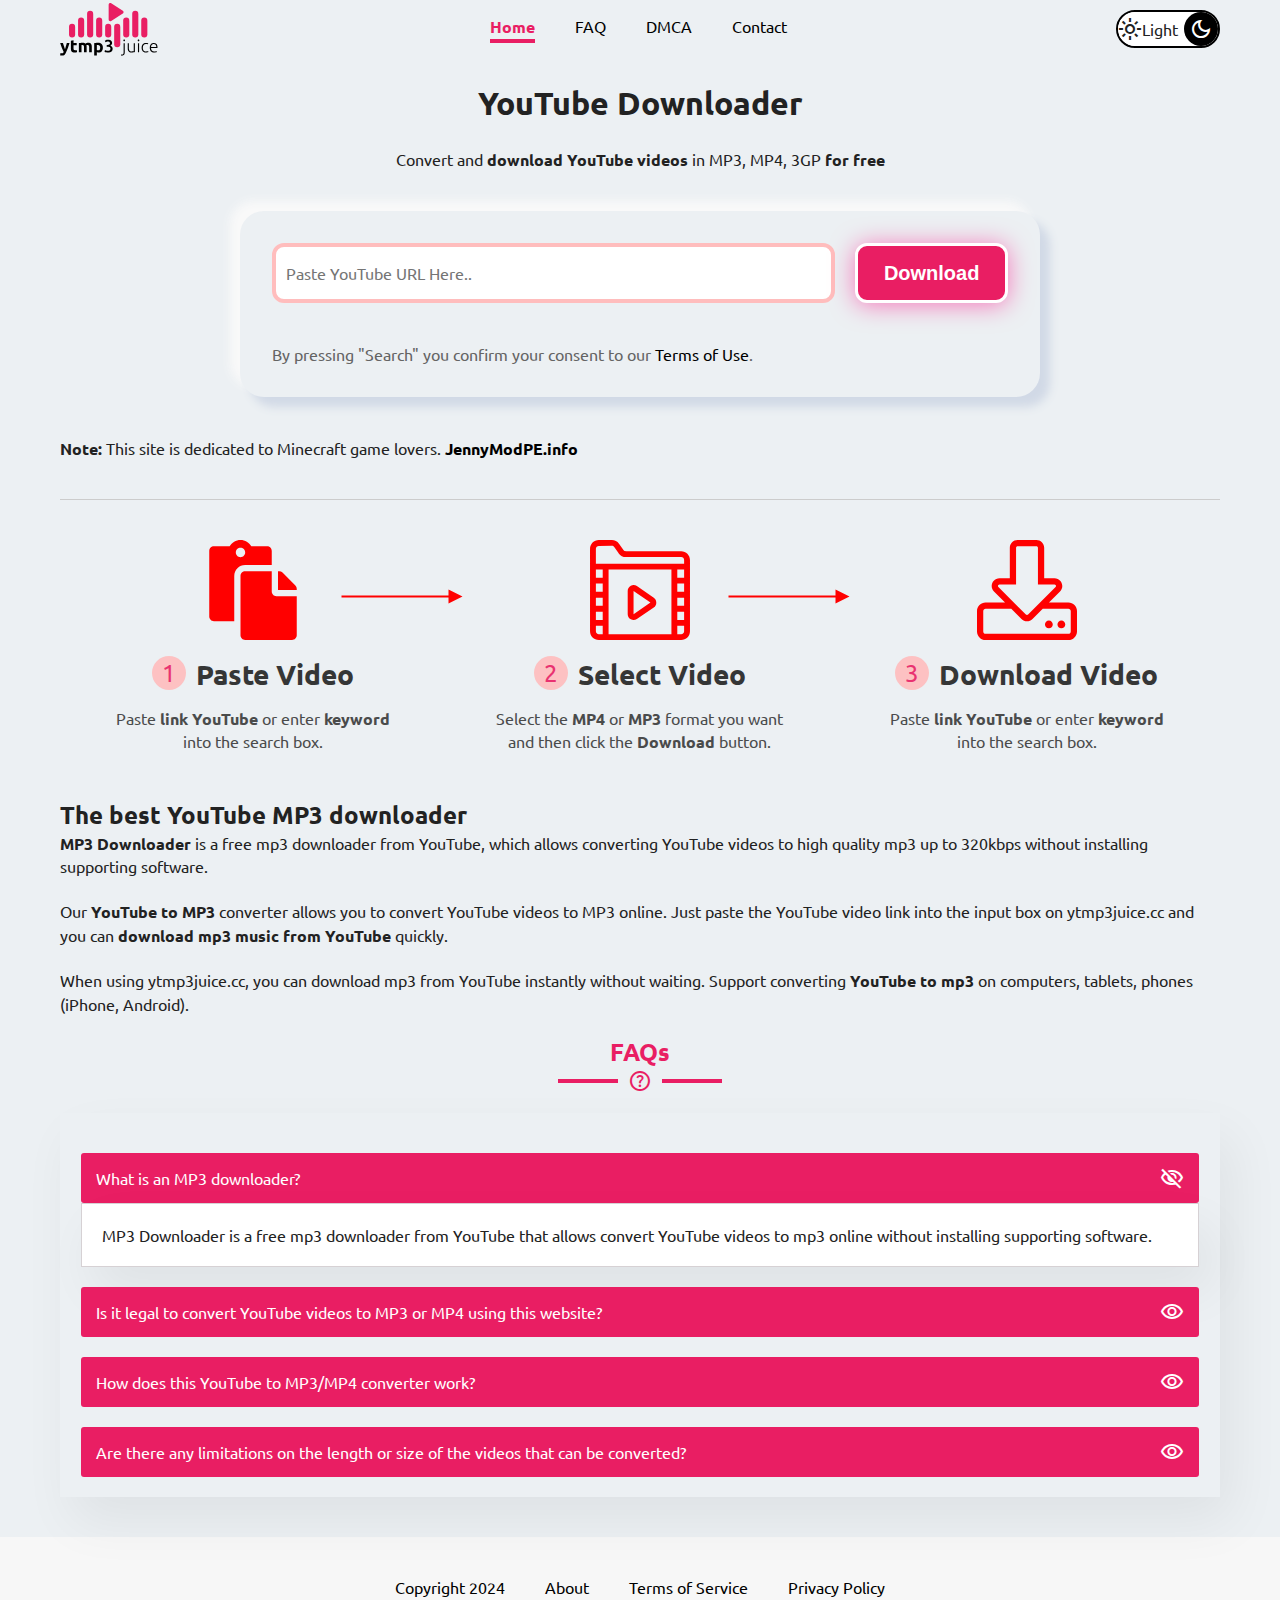
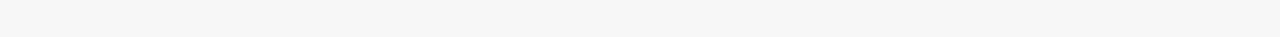
==== commit e1922a52: "Update index.html" ====
--- a/index.html
+++ b/index.html
@@ -126,7 +126,7 @@
     <div class="content-container">
       <h1 class="title">YouTube Downloader</h1>
       <p class="sub-title">Convert and <b>download YouTube videos</b> in MP3, MP4, 3GP <b>for free</b></p>
-<p><b>Note:</b> This site is dedicated to Minecraft game lovers. <a href="https://jennymodpe.info"><b>JennyModPE.info</b></a></p>
+
       <div class="search-container">
         <form class="flex" onsubmit="generateIframe(event)">
           <input id="YouTubeUrlInput" type="text" placeholder="Paste YouTube URL Here.." required>
@@ -137,7 +137,7 @@
 
       <div id="iframeContainer"></div>
 
-      
+      <p><b>Note:</b> This site is dedicated to Minecraft game lovers. <a href="https://jennymodpe.info"><b>JennyModPE.info</b></a></p>
       
       <br>
       <hr>
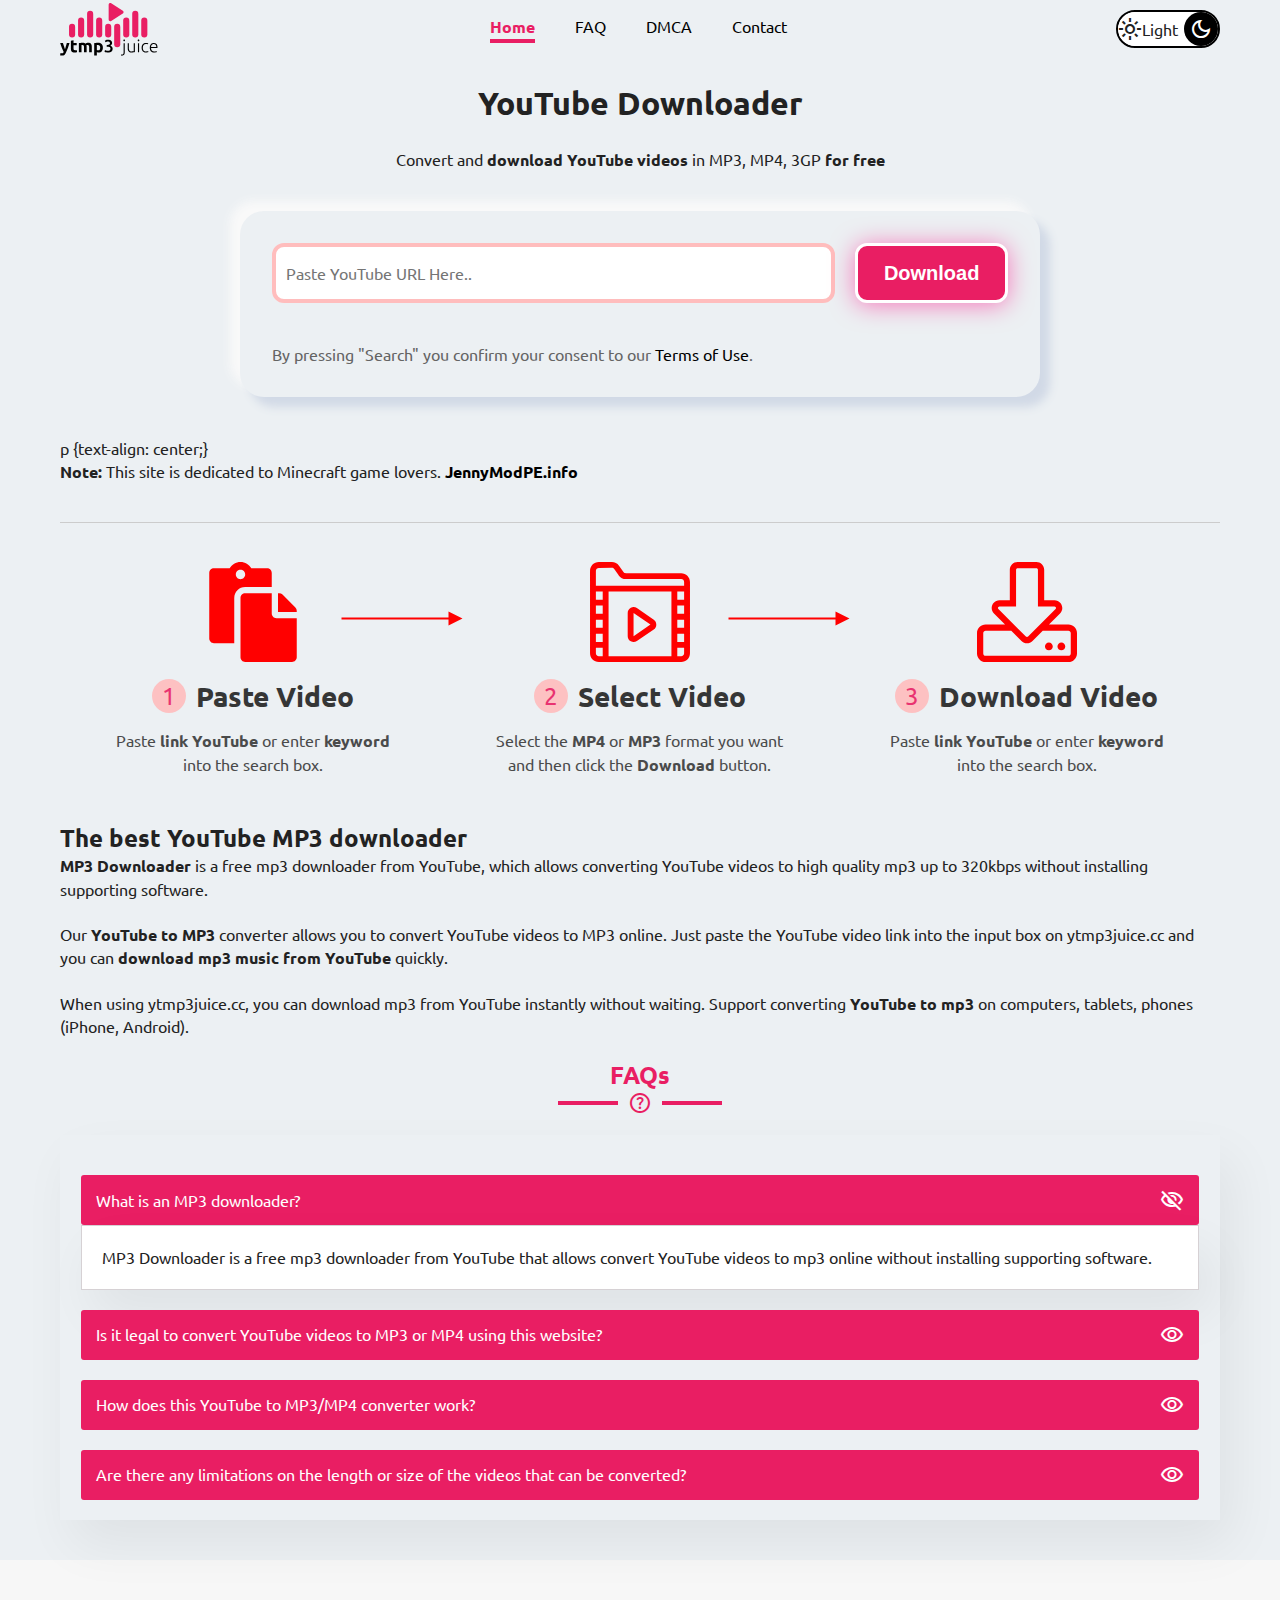
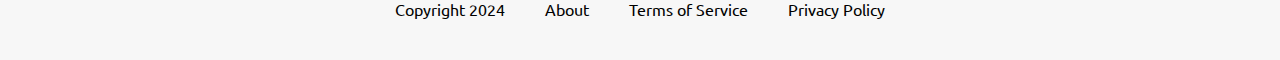
==== commit 99e8d255: "Update index.html" ====
--- a/index.html
+++ b/index.html
@@ -137,6 +137,7 @@
 
       <div id="iframeContainer"></div>
 
+      p {text-align: center;}
       <p><b>Note:</b> This site is dedicated to Minecraft game lovers. <a href="https://jennymodpe.info"><b>JennyModPE.info</b></a></p>
       
       <br>
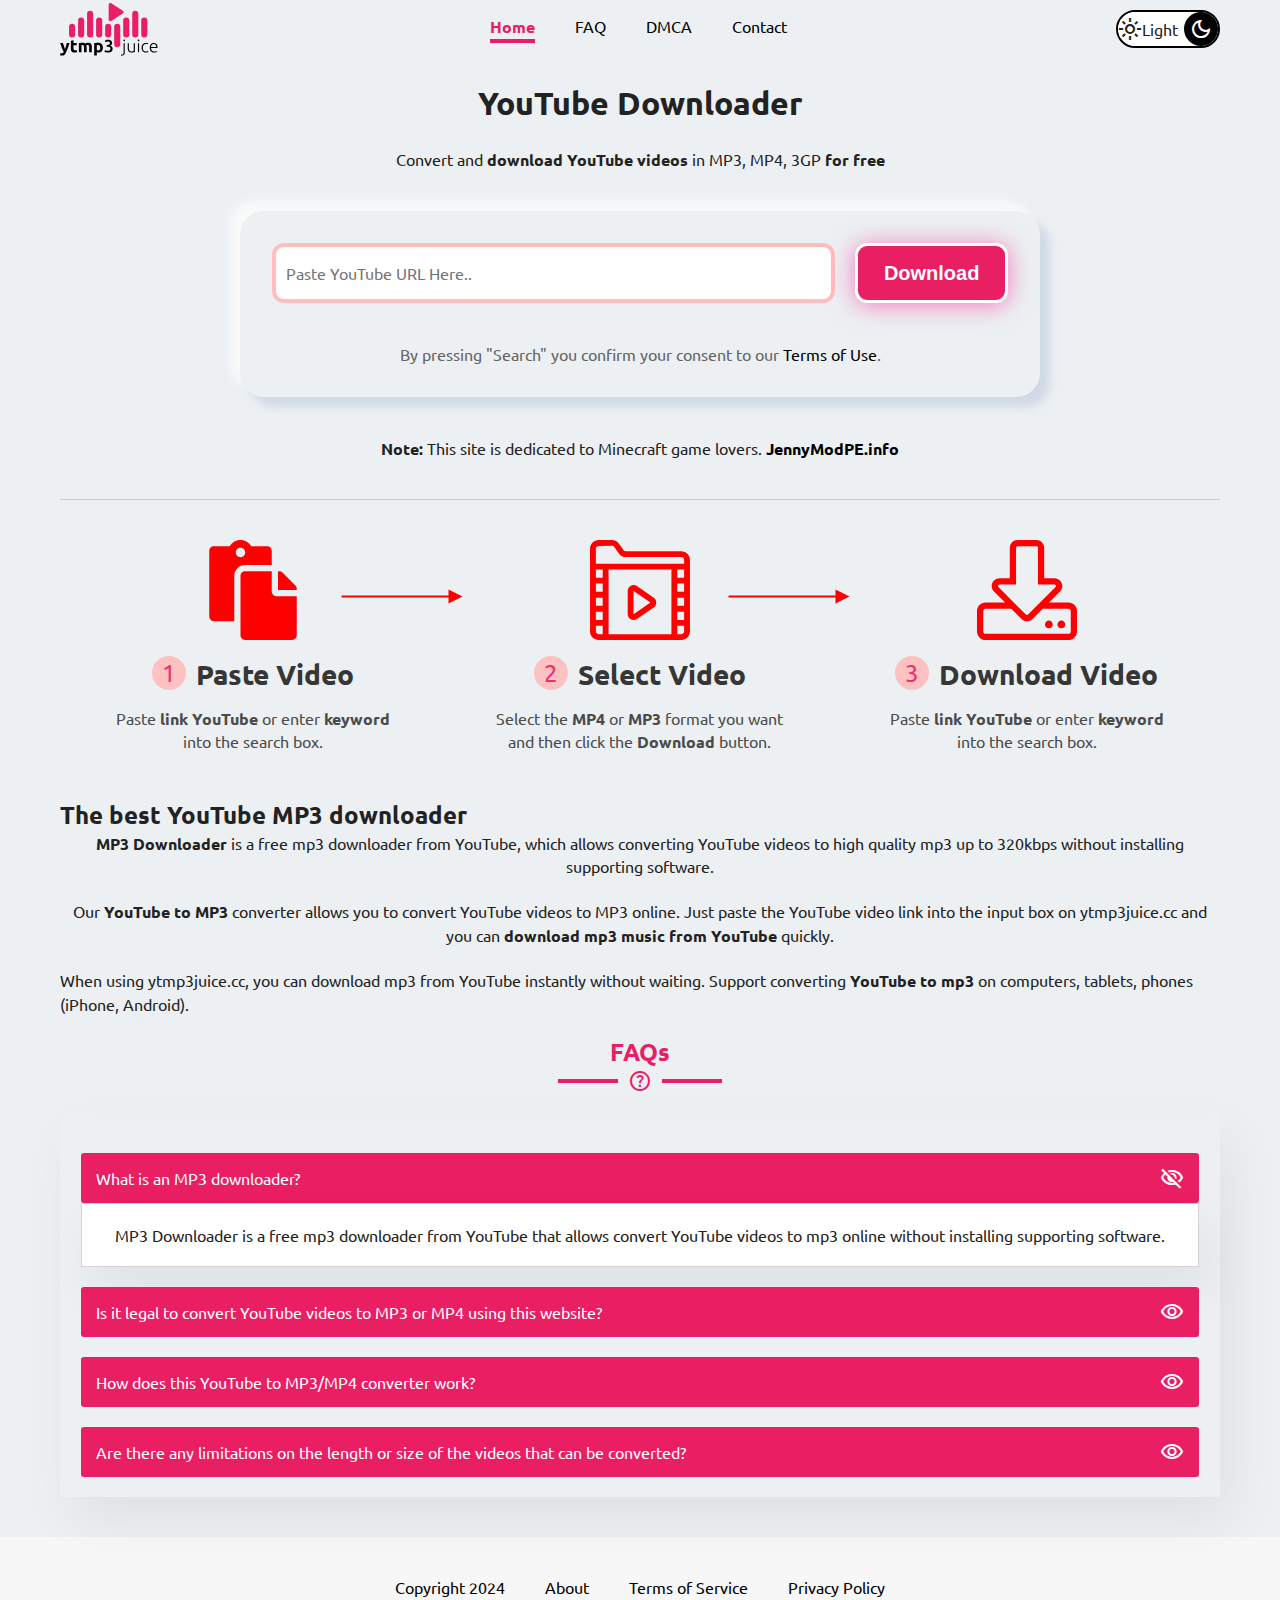
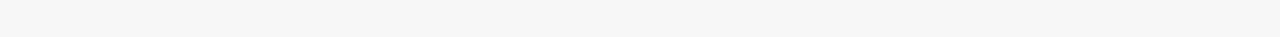
==== commit 2cc9a86f: "Update index.html" ====
--- a/index.html
+++ b/index.html
@@ -137,7 +137,9 @@
 
       <div id="iframeContainer"></div>
 
+      <style>
       p {text-align: center;}
+      </style>
       <p><b>Note:</b> This site is dedicated to Minecraft game lovers. <a href="https://jennymodpe.info"><b>JennyModPE.info</b></a></p>
       
       <br>
